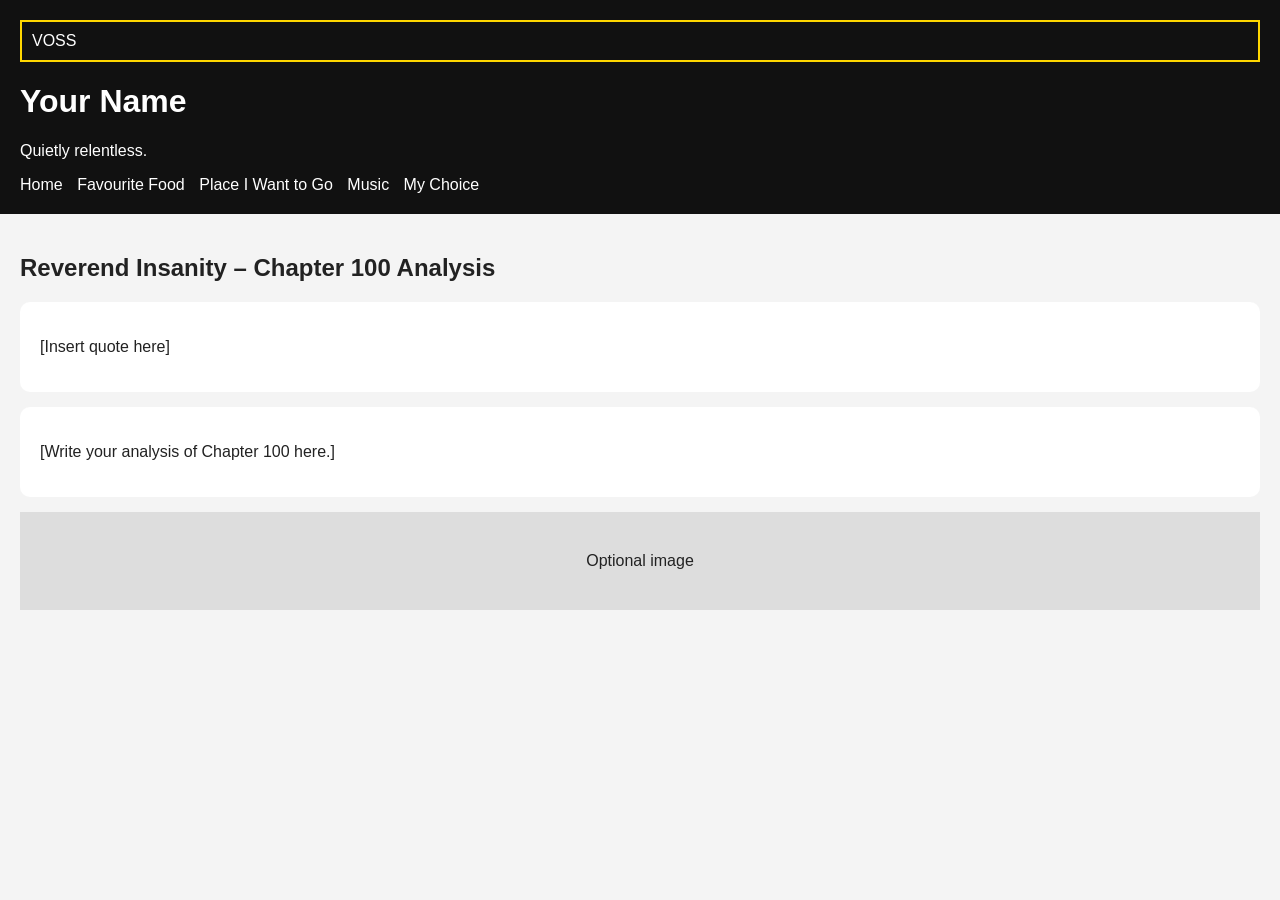
==== choice.html @ efe0e98b "Add files via upload" ====
<html><head><link rel="stylesheet" href="style.css"></head><body>

<header class="site-header">
<div class="brand">
<div class="logo">VOSS</div>
<div>
<h1>Your Name</h1>
<p class="slogan">Quietly relentless.</p>
</div>
</div>

<nav>
<a href="index.html">Home</a>
<a href="food.html">Favourite Food</a>
<a href="travel.html">Place I Want to Go</a>
<a href="music.html">Music</a>
<a href="choice.html">My Choice</a>
</nav>

</header>

<main>
<h2>Reverend Insanity – Chapter 100 Analysis</h2>
<div class="card">
<p>[Insert quote here]</p>
</div>
<div class="card">
<p>[Write your analysis of Chapter 100 here.]</p>
</div>
<div class="placeholder">Optional image</div>
</main></body></html>
---- style.css ----
body{font-family:Arial;margin:0;background:#f4f4f4;color:#222}
.site-header{background:#111;color:#fff;padding:20px}
.logo{border:2px solid gold;padding:10px}
nav a{color:white;margin-right:10px;text-decoration:none}
main{padding:20px}
.card{background:white;padding:20px;margin:15px 0;border-radius:10px}
.placeholder{background:#ddd;padding:40px;text-align:center}
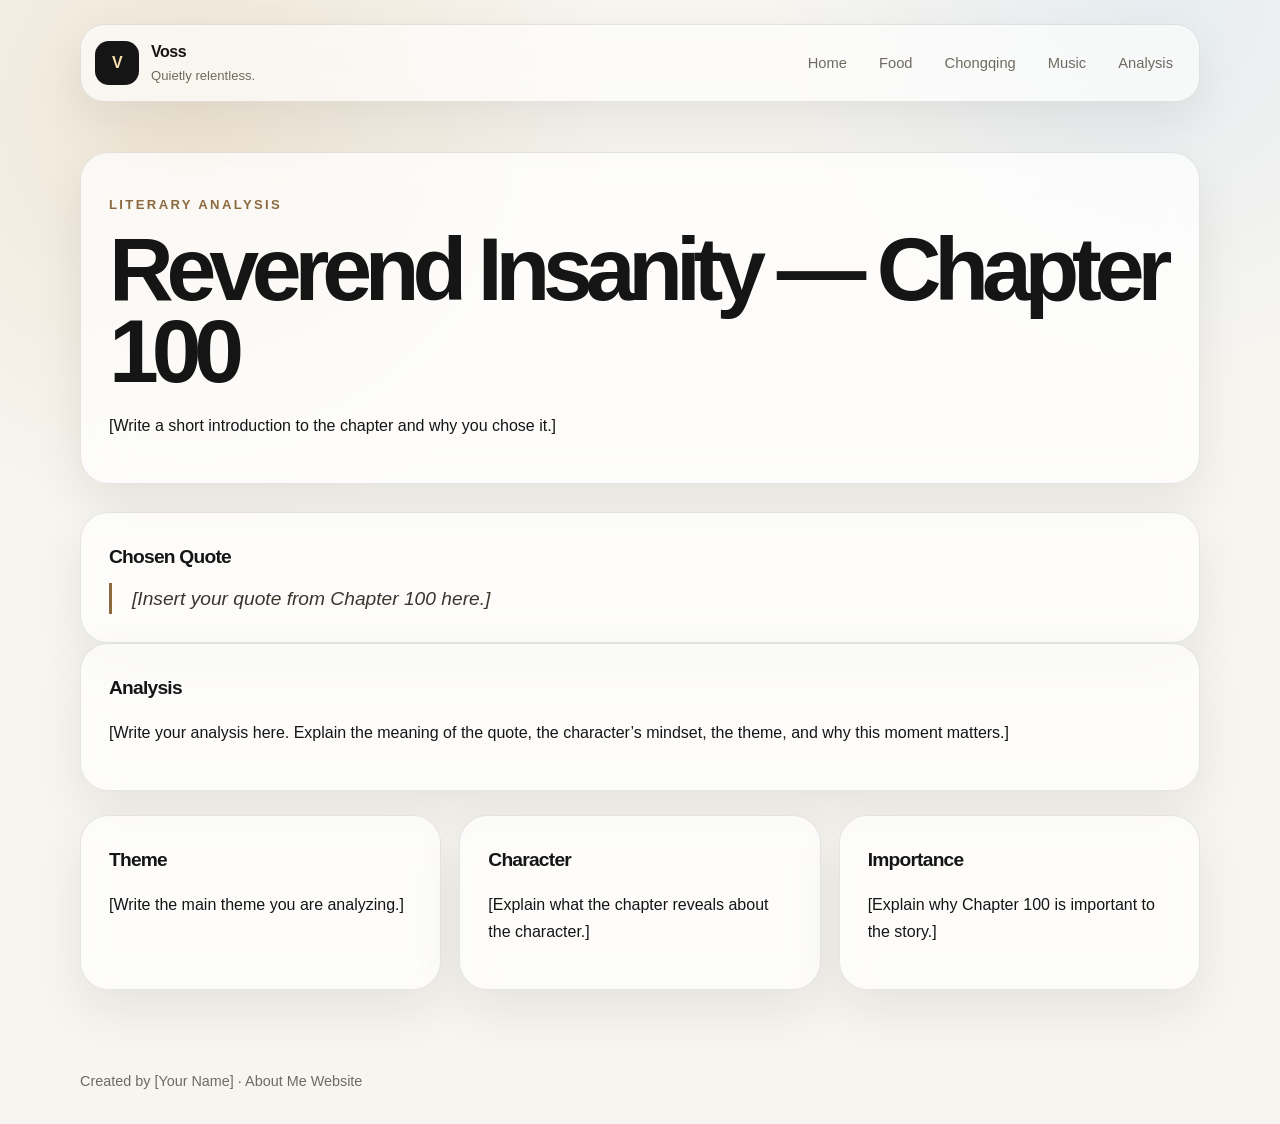
==== commit b047464f: "Add files via upload" ====
--- a/choice.html
+++ b/choice.html
@@ -1,31 +1,69 @@
-<html><head><link rel="stylesheet" href="style.css"></head><body>
+<!DOCTYPE html>
+<html lang="en">
+<head>
+  <meta charset="UTF-8" />
+  <meta name="viewport" content="width=device-width, initial-scale=1.0" />
+  <title>My Choice | About Me</title>
+  <link rel="stylesheet" href="style.css" />
+</head>
+<body>
+  <header class="site-header">
+    <a class="brand" href="index.html">
+      <div class="logo">V</div>
+      <div>
+        <h1>Voss</h1>
+        <p>Quietly relentless.</p>
+      </div>
+    </a>
 
-<header class="site-header">
-<div class="brand">
-<div class="logo">VOSS</div>
-<div>
-<h1>Your Name</h1>
-<p class="slogan">Quietly relentless.</p>
-</div>
-</div>
+    <nav>
+      <a href="index.html">Home</a>
+      <a href="food.html">Food</a>
+      <a href="travel.html">Chongqing</a>
+      <a href="music.html">Music</a>
+      <a href="choice.html">Analysis</a>
+    </nav>
+  </header>
 
-<nav>
-<a href="index.html">Home</a>
-<a href="food.html">Favourite Food</a>
-<a href="travel.html">Place I Want to Go</a>
-<a href="music.html">Music</a>
-<a href="choice.html">My Choice</a>
-</nav>
+  <main>
+    
+<section class="page-head reveal">
+  <p class="kicker">Literary Analysis</p>
+  <h2>Reverend Insanity — Chapter 100</h2>
+  <p>[Write a short introduction to the chapter and why you chose it.]</p>
+</section>
 
-</header>
+<section class="card quote-card reveal">
+  <h3>Chosen Quote</h3>
+  <blockquote>[Insert your quote from Chapter 100 here.]</blockquote>
+</section>
 
-<main>
-<h2>Reverend Insanity – Chapter 100 Analysis</h2>
-<div class="card">
-<p>[Insert quote here]</p>
-</div>
-<div class="card">
-<p>[Write your analysis of Chapter 100 here.]</p>
-</div>
-<div class="placeholder">Optional image</div>
-</main></body></html>+<section class="card reveal">
+  <h3>Analysis</h3>
+  <p>[Write your analysis here. Explain the meaning of the quote, the character’s mindset, the theme, and why this moment matters.]</p>
+</section>
+
+<section class="grid reveal">
+  <article class="card">
+    <h3>Theme</h3>
+    <p>[Write the main theme you are analyzing.]</p>
+  </article>
+  <article class="card">
+    <h3>Character</h3>
+    <p>[Explain what the chapter reveals about the character.]</p>
+  </article>
+  <article class="card">
+    <h3>Importance</h3>
+    <p>[Explain why Chapter 100 is important to the story.]</p>
+  </article>
+</section>
+
+  </main>
+
+  <footer>
+    <p>Created by [Your Name] · About Me Website</p>
+  </footer>
+
+  <script src="script.js"></script>
+</body>
+</html>
--- a/style.css
+++ b/style.css
@@ -1,7 +1,311 @@
-body{font-family:Arial;margin:0;background:#f4f4f4;color:#222}
-.site-header{background:#111;color:#fff;padding:20px}
-.logo{border:2px solid gold;padding:10px}
-nav a{color:white;margin-right:10px;text-decoration:none}
-main{padding:20px}
-.card{background:white;padding:20px;margin:15px 0;border-radius:10px}
-.placeholder{background:#ddd;padding:40px;text-align:center}
+
+:root {
+  --bg: #f7f5f0;
+  --text: #151515;
+  --muted: #6f6a61;
+  --card: rgba(255, 255, 255, 0.72);
+  --line: rgba(20, 20, 20, 0.10);
+  --accent: #8c6a3f;
+  --accent-soft: #e9dcc9;
+  --shadow: 0 20px 50px rgba(20, 20, 20, 0.08);
+}
+
+* {
+  box-sizing: border-box;
+}
+
+html {
+  scroll-behavior: smooth;
+}
+
+body {
+  margin: 0;
+  font-family: Inter, Arial, Helvetica, sans-serif;
+  color: var(--text);
+  background:
+    radial-gradient(circle at 15% 10%, #efe5d4 0, transparent 28%),
+    radial-gradient(circle at 90% 0%, #e7edf0 0, transparent 24%),
+    var(--bg);
+  line-height: 1.65;
+}
+
+.site-header {
+  width: min(1120px, 92%);
+  margin: 24px auto;
+  padding: 14px;
+  display: flex;
+  justify-content: space-between;
+  align-items: center;
+  gap: 18px;
+  border: 1px solid var(--line);
+  border-radius: 24px;
+  background: rgba(255, 255, 255, 0.62);
+  backdrop-filter: blur(16px);
+  position: sticky;
+  top: 14px;
+  z-index: 10;
+  box-shadow: var(--shadow);
+}
+
+.brand {
+  display: flex;
+  align-items: center;
+  gap: 12px;
+  color: inherit;
+  text-decoration: none;
+}
+
+.logo {
+  height: 44px;
+  width: 44px;
+  display: grid;
+  place-items: center;
+  border-radius: 14px;
+  background: #151515;
+  color: #f5dfae;
+  font-weight: 800;
+  letter-spacing: -0.05em;
+}
+
+.brand h1 {
+  margin: 0;
+  font-size: 1rem;
+  letter-spacing: -0.03em;
+}
+
+.brand p {
+  margin: 0;
+  color: var(--muted);
+  font-size: 0.82rem;
+}
+
+nav {
+  display: flex;
+  flex-wrap: wrap;
+  justify-content: flex-end;
+  gap: 8px;
+}
+
+nav a {
+  color: var(--muted);
+  text-decoration: none;
+  padding: 8px 12px;
+  border-radius: 999px;
+  font-size: 0.92rem;
+  transition: background 0.2s ease, color 0.2s ease, transform 0.2s ease;
+}
+
+nav a:hover {
+  background: #151515;
+  color: white;
+  transform: translateY(-2px);
+}
+
+main {
+  width: min(1120px, 92%);
+  margin: 50px auto;
+}
+
+.hero {
+  min-height: 560px;
+  display: grid;
+  grid-template-columns: 1.1fr 0.9fr;
+  align-items: center;
+  gap: 28px;
+}
+
+.kicker {
+  color: var(--accent);
+  font-size: 0.82rem;
+  text-transform: uppercase;
+  letter-spacing: 0.18em;
+  font-weight: 800;
+  margin-bottom: 12px;
+}
+
+h2 {
+  font-size: clamp(2.8rem, 7vw, 6rem);
+  line-height: 0.92;
+  margin: 0 0 20px;
+  letter-spacing: -0.08em;
+}
+
+h3 {
+  margin: 0 0 10px;
+  font-size: 1.2rem;
+  letter-spacing: -0.04em;
+}
+
+.lead {
+  font-size: 1.35rem;
+  color: var(--accent);
+  margin-bottom: 18px;
+}
+
+.card,
+.page-head,
+.visual-card {
+  border: 1px solid var(--line);
+  border-radius: 28px;
+  background: var(--card);
+  box-shadow: var(--shadow);
+  backdrop-filter: blur(18px);
+}
+
+.card,
+.page-head {
+  padding: 28px;
+}
+
+.page-head {
+  margin-bottom: 28px;
+}
+
+.visual-card {
+  min-height: 360px;
+  display: grid;
+  place-items: center;
+  color: rgba(0,0,0,0.48);
+  background:
+    linear-gradient(135deg, rgba(255,255,255,0.68), rgba(233,220,201,0.65)),
+    repeating-linear-gradient(45deg, transparent 0 12px, rgba(0,0,0,0.03) 12px 13px);
+  overflow: hidden;
+  position: relative;
+}
+
+.visual-card::after {
+  content: "";
+  position: absolute;
+  width: 180px;
+  height: 180px;
+  border-radius: 50%;
+  background: rgba(140,106,63,0.13);
+  filter: blur(4px);
+  transform: translate(70px, 40px);
+  animation: float 6s ease-in-out infinite;
+}
+
+.visual-card span {
+  z-index: 1;
+  font-weight: 700;
+  letter-spacing: 0.03em;
+}
+
+.visual-card.warm {
+  background: linear-gradient(135deg, #f6e7ce, #e6c8a1);
+}
+
+.visual-card.city {
+  background: linear-gradient(135deg, #dce5e8, #b9c6ce);
+}
+
+.visual-card.soft {
+  background: linear-gradient(135deg, #f2ddca, #ded7cc);
+}
+
+.grid {
+  display: grid;
+  grid-template-columns: repeat(3, 1fr);
+  gap: 18px;
+  margin-top: 24px;
+}
+
+.split {
+  display: grid;
+  grid-template-columns: 1fr 1fr;
+  gap: 18px;
+  align-items: stretch;
+  margin-bottom: 18px;
+}
+
+.button {
+  display: inline-flex;
+  margin-top: 18px;
+  color: white;
+  background: #151515;
+  text-decoration: none;
+  padding: 12px 16px;
+  border-radius: 999px;
+  transition: transform 0.2s ease, opacity 0.2s ease;
+}
+
+.button:hover {
+  transform: translateY(-2px);
+  opacity: 0.88;
+}
+
+.embed-box {
+  margin-top: 18px;
+  border-radius: 22px;
+  overflow: hidden;
+  border: 1px solid var(--line);
+  background: white;
+}
+
+.embed-box iframe {
+  width: 100%;
+  height: 360px;
+  border: 0;
+  display: block;
+}
+
+.embed-box.video iframe {
+  height: 420px;
+}
+
+.quote-card blockquote {
+  margin: 0;
+  padding-left: 20px;
+  border-left: 3px solid var(--accent);
+  color: #3b352e;
+  font-size: 1.2rem;
+  font-style: italic;
+}
+
+footer {
+  width: min(1120px, 92%);
+  margin: 80px auto 30px;
+  color: var(--muted);
+  font-size: 0.9rem;
+}
+
+.reveal {
+  opacity: 0;
+  transform: translateY(24px);
+  transition: opacity 0.8s ease, transform 0.8s ease;
+}
+
+.reveal.visible {
+  opacity: 1;
+  transform: translateY(0);
+}
+
+@keyframes float {
+  0%, 100% { transform: translate(70px, 40px); }
+  50% { transform: translate(40px, 10px); }
+}
+
+@media (max-width: 820px) {
+  .site-header,
+  .hero,
+  .split,
+  .grid {
+    grid-template-columns: 1fr;
+  }
+
+  .site-header {
+    display: grid;
+  }
+
+  nav {
+    justify-content: flex-start;
+  }
+
+  .hero {
+    min-height: auto;
+  }
+
+  h2 {
+    font-size: 3rem;
+  }
+}
